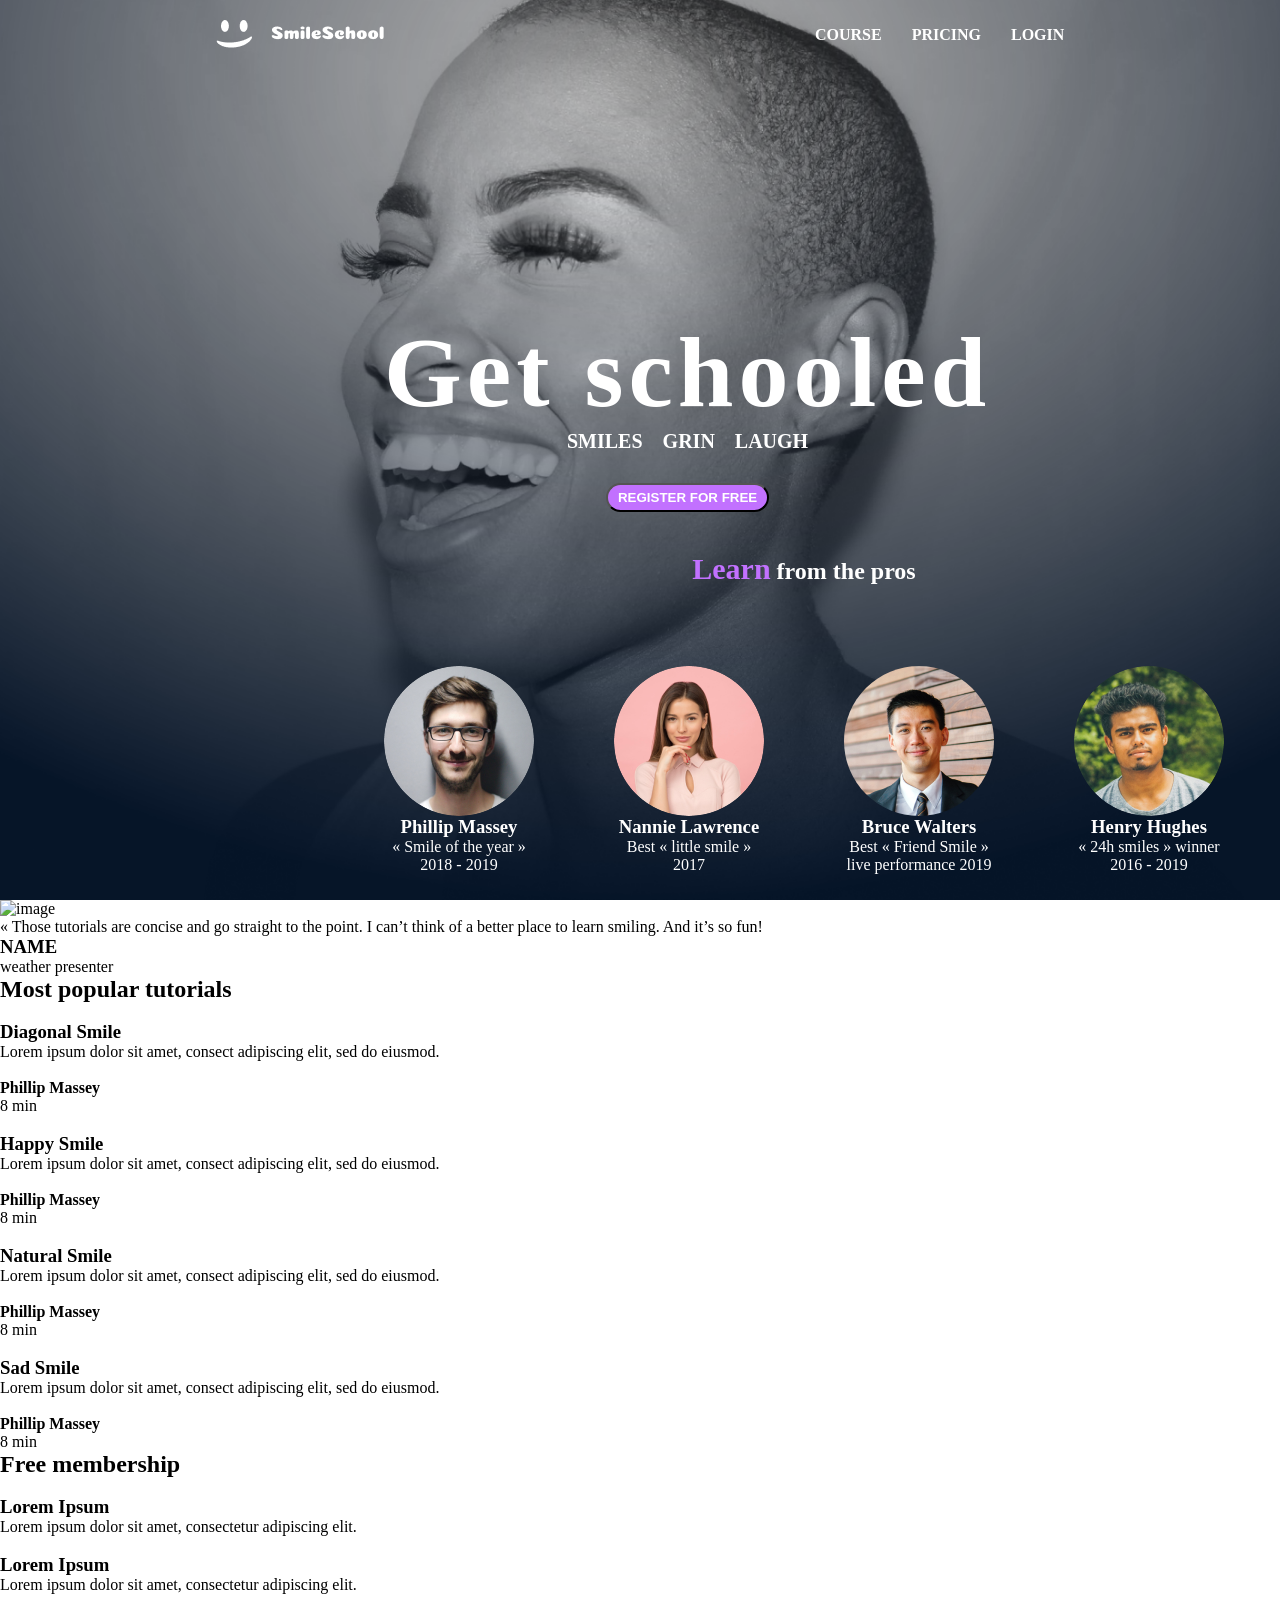
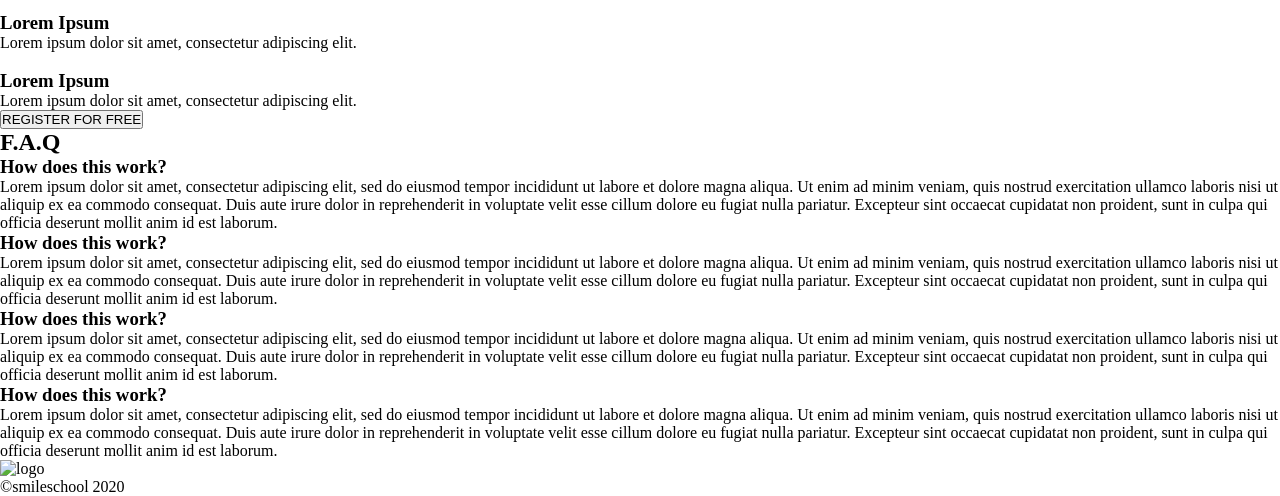
==== css_advanced/index.html @ 12107c78 "completed the header part" ====
<!DOCTYPE html>
<html lang="en">

<head>
    <meta charset="UTF-8">
    <meta name="viewport" content="width=device-width, initial-scale=1.0">
    <script src="https://kit.fontawesome.com/4a2b055604.js" crossorigin="anonymous"></script>
    <link rel="stylesheet" href="./styles/styles.css" />
    <title>Document</title>
</head>

<body>
    <header>
        <nav>
            <img src="./assets/logo.png" alt="logo">

            <ul>
                <li><a href="#">COURSE</a></li>
                <li><a href="#">PRICING</a></li>
                <li><a href="#">LOGIN</a></li>
            </ul>
        </nav>

    </header>
    <main>
        <section class="banner">
            <div class="cta">
                <h1>Get schooled</h1>
                <div class="spans">
                    <span>SMILES</span>
                    <span>GRIN</span>
                    <span>LAUGH</span>
                </div>
                <button class="cta_button">REGISTER FOR FREE</button>
            </div>
            <div class="explanation_div">
                <h2><span class="highlight">Learn</span> from the pros</h2>
                <div class="images">
                    <div class="mgt_part">
                        <img src="./assets/1.png" alt="">
                        <h3 class="text-white">Phillip Massey</h3>
                        <p class="text-white">« Smile of the year » 2018 - 2019</p>
                    </div>
                    <div class="mgt_part">
                        <img src="./assets/3.png" alt="">
                        <h3 class="text-white">Nannie Lawrence</h3>
                        <p class="text-white">Best « little smile » 2017</p>
                    </div>
                    <div class="mgt_part">
                        <img src="./assets/2.png" alt="">
                        <h3 class="text-white">Bruce Walters</h3>
                        <p class="text-white">Best « Friend Smile » live performance 2019</p>
                    </div>
                    <div class="mgt_part">
                        <img src="./assets/4.png" alt="">
                        <h3 class="text-white">Henry Hughes</h3>
                        <p class="text-white">« 24h smiles » winner 2016 - 2019</p>
                    </div>
                </div>
            </div>
        </section>
        <section>
            <div>
                <img src="./images/Bitmap.png" alt="image">
            </div>
            <div>
                <blockquote>« Those tutorials are concise and go straight to the point. I can’t think of a better place to learn smiling. And it’s so fun!</blockquote>
                <h3>NAME</h3>
                <P>weather presenter</P>
            </div>
        </section>
        <section>
            <h2>Most popular tutorials</h2>
            <div>
                <img src="./images/Bitmap (1).png" alt="">
                <h3>Diagonal Smile</h3>
                <p>Lorem ipsum dolor sit amet, consect adipiscing elit, sed do eiusmod.</p>
                <div>
                    <img src="./images/1 (3).png" alt="">
                    <h4>Phillip Massey</h4>
                </div>
                <div>
                    <div><i class="fa-solid fa-star"></i></div>
                    <div><i class="fa-solid fa-star"></i></div>
                    <div><i class="fa-solid fa-star"></i></div>
                    <div><i class="fa-solid fa-star"></i></div>
                    <div><i class="fa-solid fa-star"></i></div>
                </div>
                <p>8 min</p>
            </div>
            <div>
                <img src="./images/Bitmap (4).png" alt="">
                <h3>Happy Smile</h3>
                <p>Lorem ipsum dolor sit amet, consect adipiscing elit, sed do eiusmod.</p>
                <div>
                    <img src="./images/1 (3).png" alt="">
                    <h4>Phillip Massey</h4>
                </div>
                <div>
                    <div><i class="fa-solid fa-star"></i></div>
                    <div><i class="fa-solid fa-star"></i></div>
                    <div><i class="fa-solid fa-star"></i></div>
                    <div><i class="fa-solid fa-star"></i></div>
                    <div><i class="fa-solid fa-star"></i></div>
                </div>
                <p>8 min</p>
            </div>
            <div>
                <img src="./images/Bitmap (3).png" alt="">
                <h3>Natural Smile</h3>
                <p>Lorem ipsum dolor sit amet, consect adipiscing elit, sed do eiusmod.</p>
                <div>
                    <img src="./images/1 (3).png" alt="">
                    <h4>Phillip Massey</h4>
                </div>
                <div>
                    <div><i class="fa-solid fa-star"></i></div>
                    <div><i class="fa-solid fa-star"></i></div>
                    <div><i class="fa-solid fa-star"></i></div>
                    <div><i class="fa-solid fa-star"></i></div>
                    <div><i class="fa-solid fa-star"></i></div>
                </div>
                <p>8 min</p>
            </div>
            <div>
                <img src="./images/Bitmap (2).png" alt="">
                <h3>Sad Smile</h3>
                <p>Lorem ipsum dolor sit amet, consect adipiscing elit, sed do eiusmod.</p>
                <div>
                    <img src="./images/1 (3).png" alt="">
                    <h4>Phillip Massey</h4>
                </div>
                <div>
                    <div><i class="fa-solid fa-star"></i></div>
                    <div><i class="fa-solid fa-star"></i></div>
                    <div><i class="fa-solid fa-star"></i></div>
                    <div><i class="fa-solid fa-star"></i></div>
                    <div><i class="fa-solid fa-star"></i></div>
                </div>
                <p>8 min</p>
            </div>
        </section>
        <section>
            <h2>Free membership</h2>
            <div>
                <img src="./images/smile.svg" alt="">
                <h3>Lorem Ipsum</h3>
                <p>Lorem ipsum dolor sit amet, consectetur adipiscing elit.</p>
            </div>
            <div>
                <img src="./images/smile.svg" alt="">
                <h3>Lorem Ipsum</h3>
                <p>Lorem ipsum dolor sit amet, consectetur adipiscing elit.</p>
            </div>
            <div>
                <img src="./images/smile.svg" alt="">
                <h3>Lorem Ipsum</h3>
                <p>Lorem ipsum dolor sit amet, consectetur adipiscing elit.</p>
            </div>
            <div>
                <img src="./images/smile.svg" alt="">
                <h3>Lorem Ipsum</h3>
                <p>Lorem ipsum dolor sit amet, consectetur adipiscing elit.</p>
            </div>
            <button>REGISTER FOR FREE</button>
        </section>
        <section>
            <h2>F.A.Q</h2>
            <div>
                <div>
                    <div>
                        <h3>How does this work?</h3>
                    </div>
                    <div>
                        Lorem ipsum dolor sit amet, consectetur adipiscing elit, sed do eiusmod tempor incididunt ut labore et dolore magna aliqua. Ut enim ad minim veniam, quis nostrud exercitation ullamco laboris nisi ut aliquip ex ea commodo consequat. Duis aute irure dolor
                        in reprehenderit in voluptate velit esse cillum dolore eu fugiat nulla pariatur. Excepteur sint occaecat cupidatat non proident, sunt in culpa qui officia deserunt mollit anim id est laborum.
                    </div>

                    <div>
                        <h3>How does this work?</h3>
                    </div>
                    <div>
                        Lorem ipsum dolor sit amet, consectetur adipiscing elit, sed do eiusmod tempor incididunt ut labore et dolore magna aliqua. Ut enim ad minim veniam, quis nostrud exercitation ullamco laboris nisi ut aliquip ex ea commodo consequat. Duis aute irure dolor
                        in reprehenderit in voluptate velit esse cillum dolore eu fugiat nulla pariatur. Excepteur sint occaecat cupidatat non proident, sunt in culpa qui officia deserunt mollit anim id est laborum.
                    </div>
                </div>
                <div>
                    <div>
                        <h3>How does this work?</h3>
                    </div>
                    <div>
                        Lorem ipsum dolor sit amet, consectetur adipiscing elit, sed do eiusmod tempor incididunt ut labore et dolore magna aliqua. Ut enim ad minim veniam, quis nostrud exercitation ullamco laboris nisi ut aliquip ex ea commodo consequat. Duis aute irure dolor
                        in reprehenderit in voluptate velit esse cillum dolore eu fugiat nulla pariatur. Excepteur sint occaecat cupidatat non proident, sunt in culpa qui officia deserunt mollit anim id est laborum.
                    </div>
                    <div>
                        <h3>How does this work?</h3>
                    </div>
                    <div>
                        Lorem ipsum dolor sit amet, consectetur adipiscing elit, sed do eiusmod tempor incididunt ut labore et dolore magna aliqua. Ut enim ad minim veniam, quis nostrud exercitation ullamco laboris nisi ut aliquip ex ea commodo consequat. Duis aute irure dolor
                        in reprehenderit in voluptate velit esse cillum dolore eu fugiat nulla pariatur. Excepteur sint occaecat cupidatat non proident, sunt in culpa qui officia deserunt mollit anim id est laborum.
                    </div>
                </div>
            </div>
        </section>
    </main>
    <footer>
        <section>
            <div>
                <img src="https://fakeimg.pl/250x250?text=Sample+Logo" alt="logo">
                <div>
                    <i class="fa-brands fa-facebook"></i>
                    <i class="fa-brands fa-twitter"></i>
                    <i class="fa-brands fa-instagram"></i>
                </div>
            </div>
            <p>©smileschool 2020</p>
        </section>
    </footer>
</body>

</html>
---- css_advanced/styles/styles.css ----
:root {
    --primary-color: #C271FF
}

@import url('https://fonts.googleapis.com/css2?family=Source+Sans+3:ital,wght@0,200..900;1,200..900&display=swap');
* {
    padding: 0;
    margin: 0;
    box-sizing: border-box;
}

header {
    background-image: url(../assets/Object.png);
    background-position: top;
    background-attachment: scroll;
    background-size: cover;
    height: 100vh;
    width: 100%;
    position: relative;
}

nav {
    display: flex;
    justify-content: space-around;
    align-items: center;
    padding-top: 20px
}

nav ul {
    list-style: none;
    display: flex;
    justify-content: space-around;
    align-items: center;
    gap: 30px;
}

nav ul li a {
    color: white;
    font-size: 16px;
    font-weight: bold;
    text-decoration: none;
}

.banner {
    position: absolute;
    top: 35%;
    left: 30%;
}

.cta {
    display: flex;
    flex-direction: column;
    justify-content: space-between;
    align-items: center;
}

.cta h1 {
    color: white;
    font-size: 100px;
    letter-spacing: 5px;
    font-family: 'Source Sans Pro';
}

div.spans {
    display: flex;
    justify-content: space-around;
    gap: 20px;
    color: white;
    font-weight: bold;
    font-size: 20px
}

button.cta_button {
    margin-top: 30px;
    background-color: var(--primary-color);
    padding: 5px 10px;
    border-radius: 20px;
    color: white;
    font-weight: bold;
    box-shadow: 2px 2px solid black;
}

div.explanation_div {
    position: absolute;
    top: 100%;
    left: 0
}

div.explanation_div h2 {
    margin-top: 40px;
    text-align: center;
    color: white;
}

div.explanation_div h2 span.highlight {
    color: var(--primary-color);
    font-size: 30px;
    align-self: center;
}

div.images {
    display: flex;
    flex-direction: row;
    justify-content: space-between;
    gap: 5rem;
    margin-top: 5rem
}

div.images img {
    width: 150px;
    height: 150px;
    border-radius: 100px;
}

.text-white {
    color: white;
}

div.mgt_part {
    display: flex;
    flex-direction: column;
    justify-content: center;
    align-items: center;
    text-align: center;
}
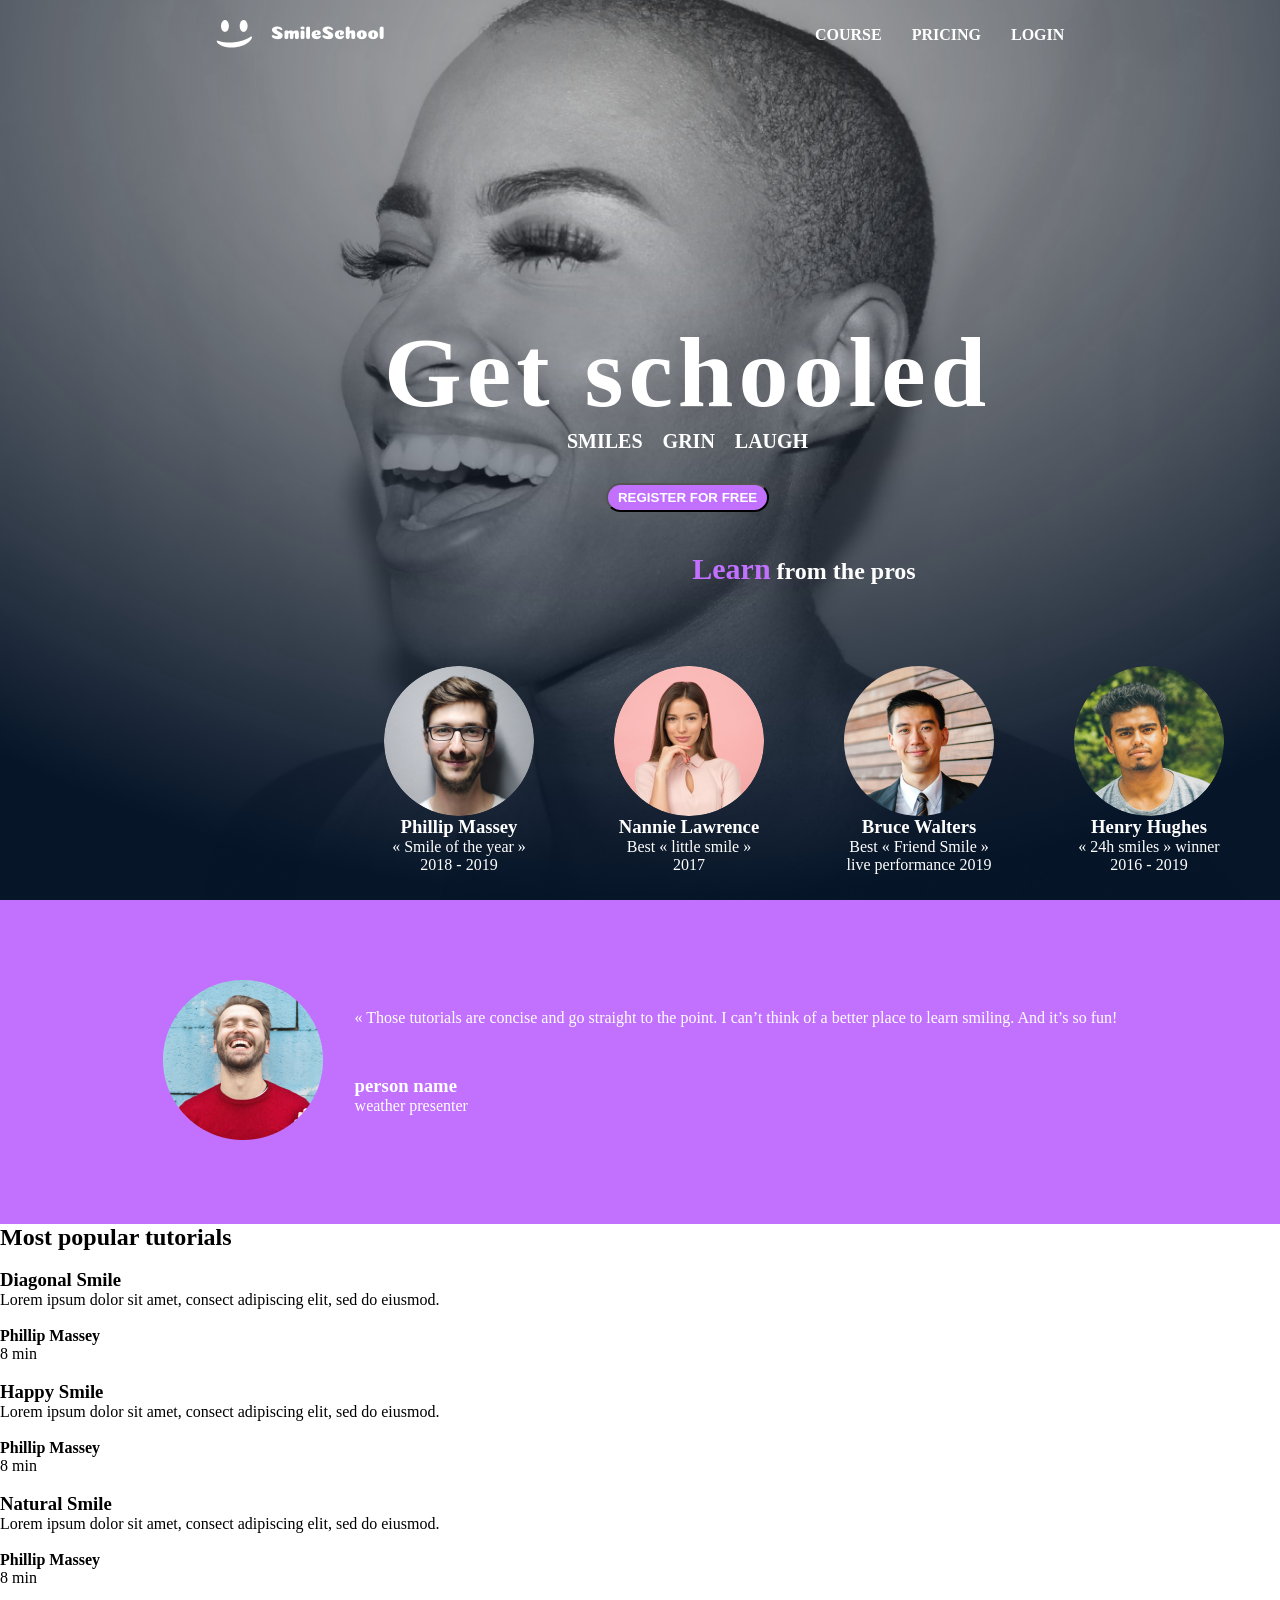
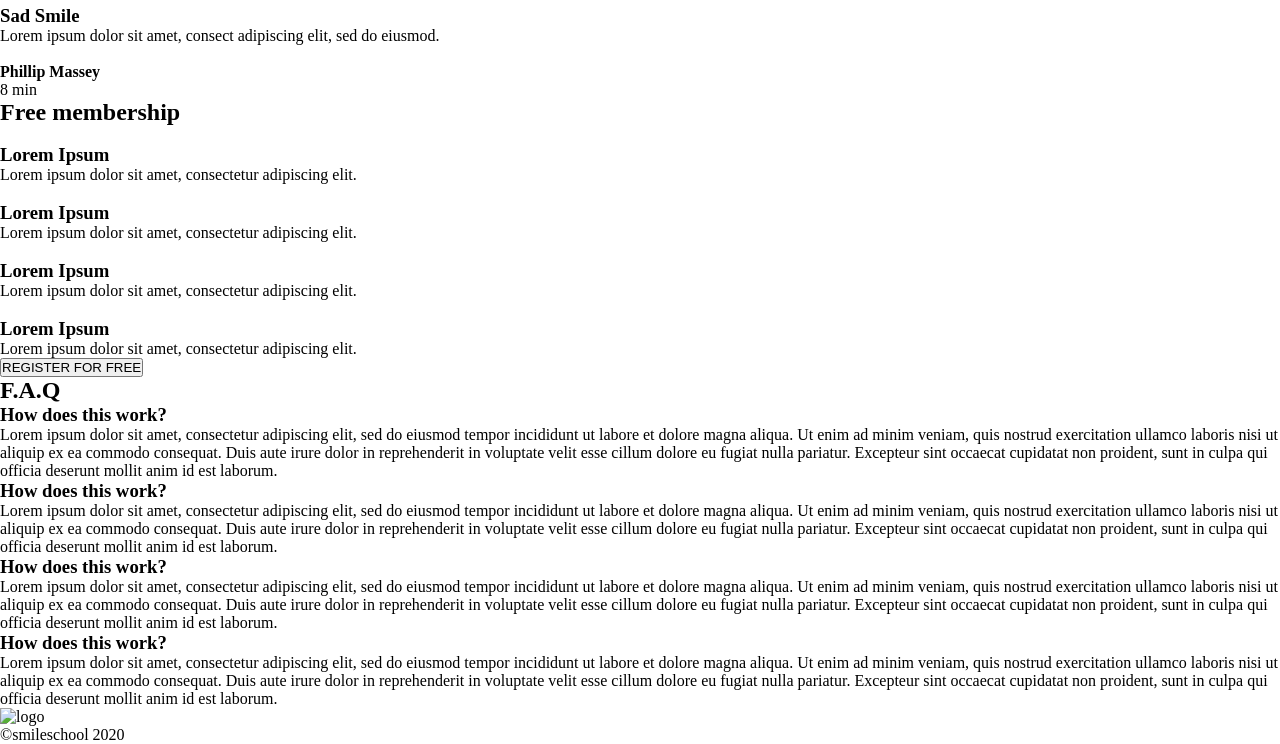
==== commit 6eb83a2d: "completed the quote section" ====
--- a/css_advanced/index.html
+++ b/css_advanced/index.html
@@ -59,14 +59,14 @@
                 </div>
             </div>
         </section>
-        <section>
-            <div>
-                <img src="./images/Bitmap.png" alt="image">
-            </div>
-            <div>
-                <blockquote>« Those tutorials are concise and go straight to the point. I can’t think of a better place to learn smiling. And it’s so fun!</blockquote>
-                <h3>NAME</h3>
-                <P>weather presenter</P>
+        <section class="quotes">
+            <div>
+                <img src="./assets/5.png" alt="image">
+            </div>
+            <div class="quote">
+                <blockquote class="text-white">« Those tutorials are concise and go straight to the point. I can’t think of a better place to learn smiling. And it’s so fun!</blockquote>
+                <h3 class="text-white">person name</h3>
+                <P class="text-white">weather presenter</P>
             </div>
         </section>
         <section>
--- a/css_advanced/styles/styles.css
+++ b/css_advanced/styles/styles.css
@@ -122,4 +122,27 @@
     justify-content: center;
     align-items: center;
     text-align: center;
+}
+
+
+/**
+=====================================
+THIS IS THE QUOTES PART
+1. I set the background color to what
+was required
+2. spaced out the blockquote element
+=====================================
+**/
+
+section.quotes {
+    background-color: var(--primary-color);
+    display: flex;
+    justify-content: center;
+    align-items: center;
+    padding: 5rem;
+    gap: 2rem;
+}
+
+div.quote blockquote {
+    margin-bottom: 3rem;
 }
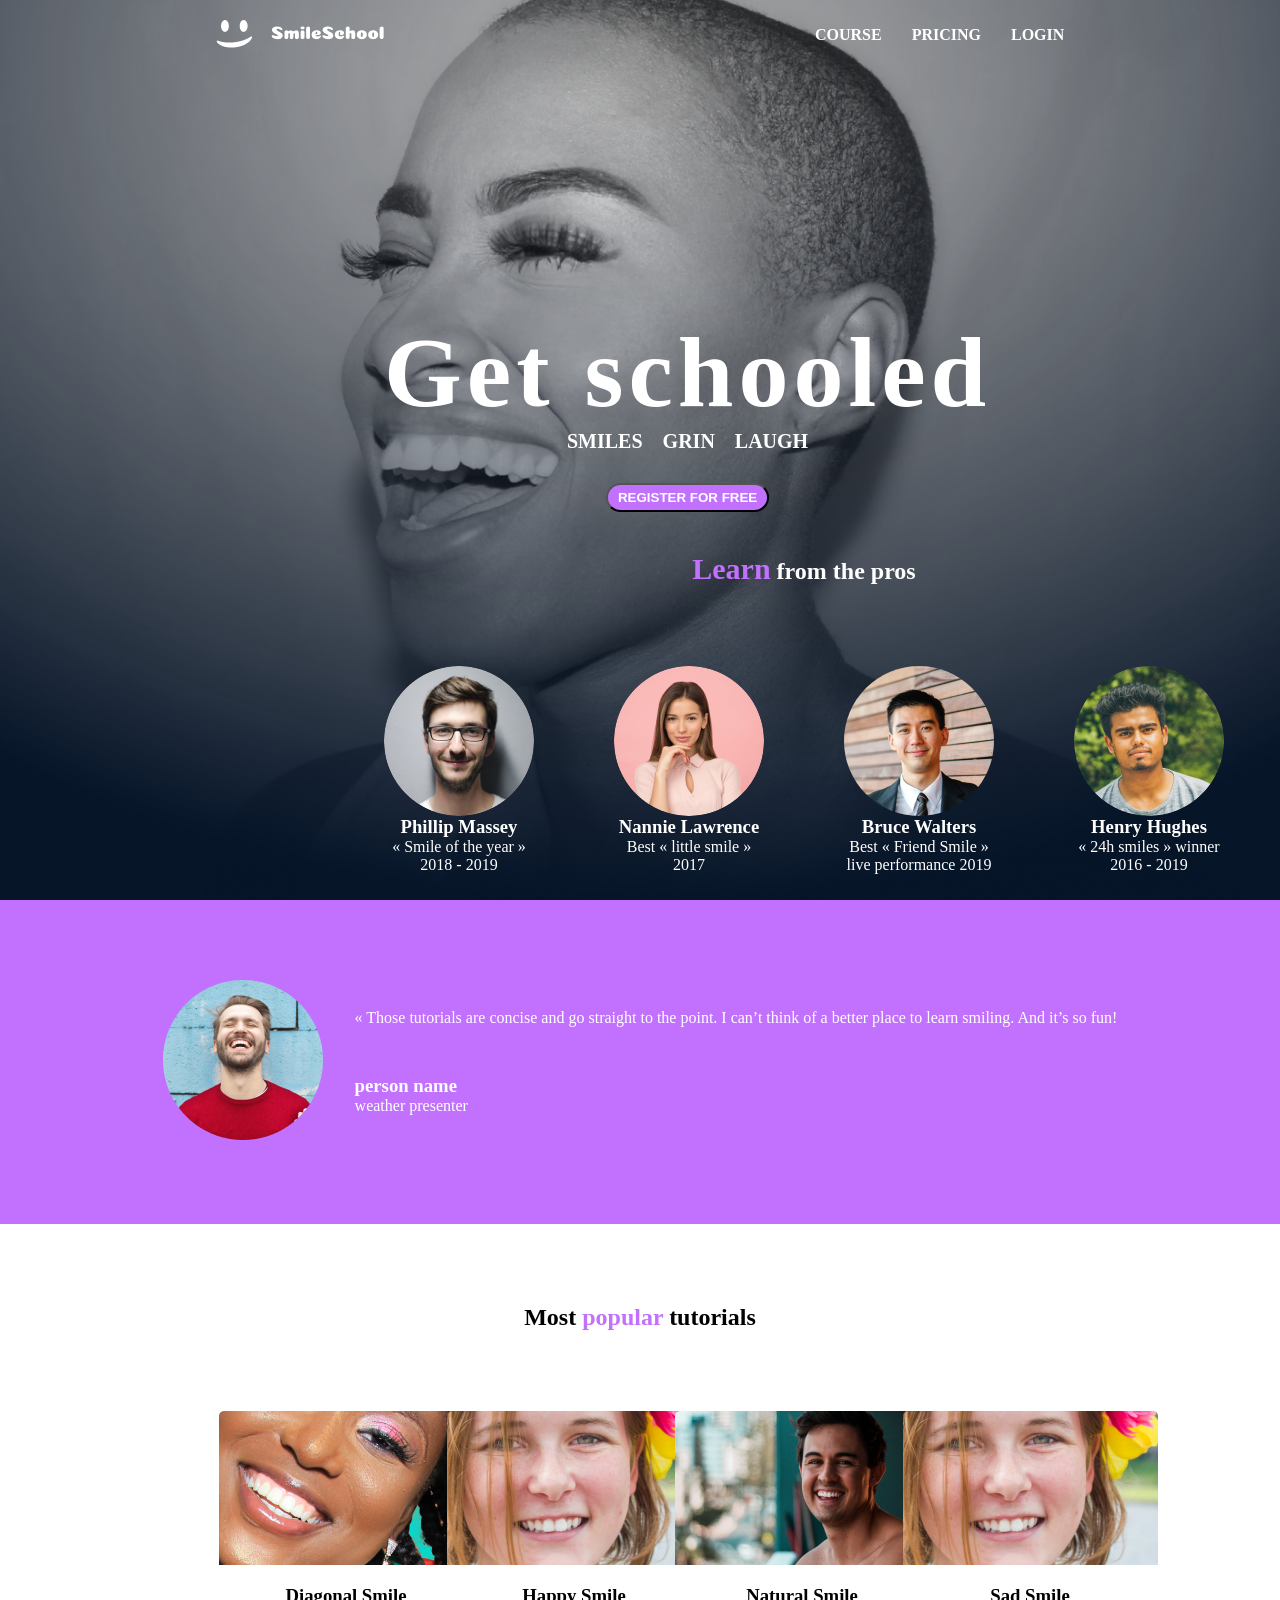
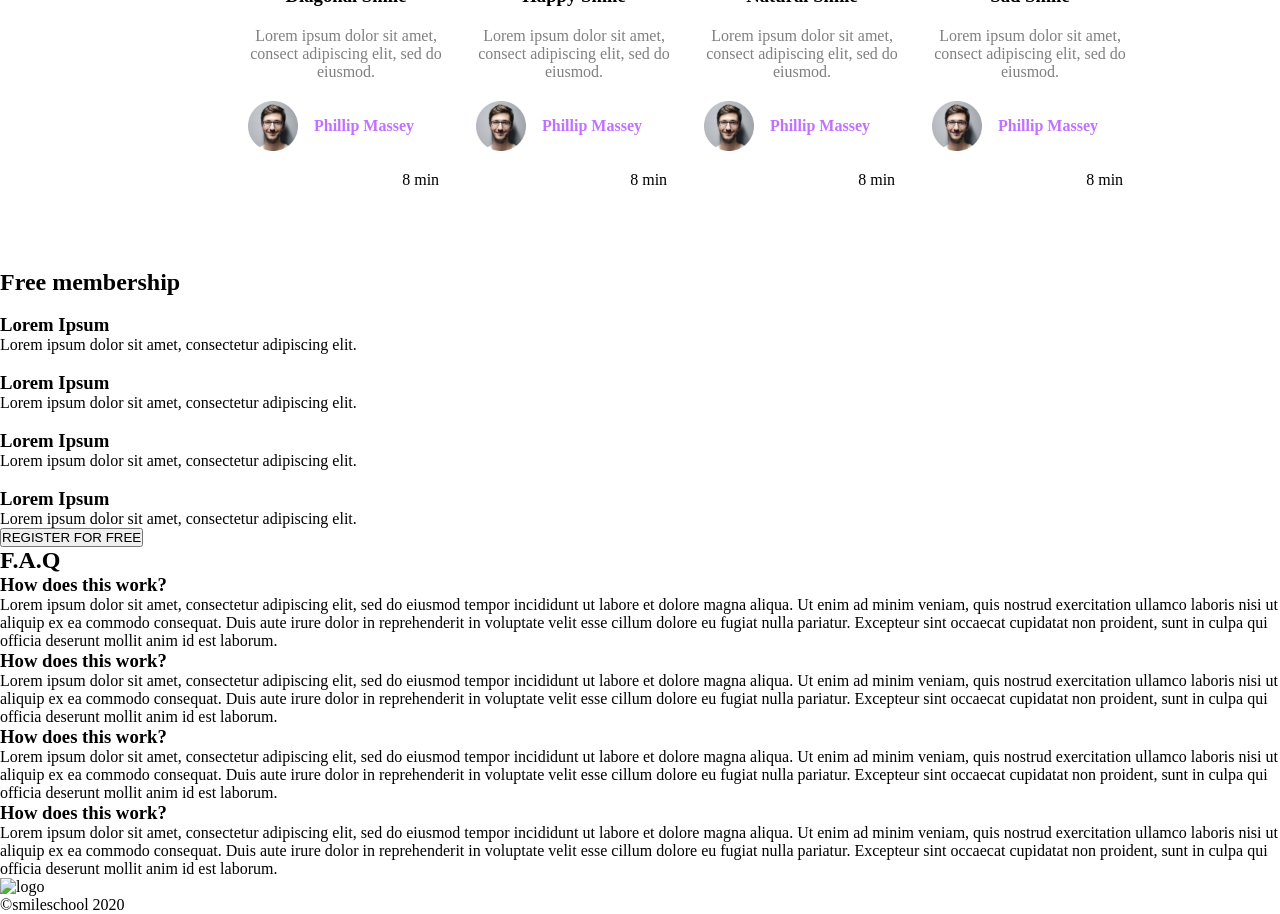
==== commit 91aa87e6: "complete the populars section" ====
--- a/css_advanced/index.html
+++ b/css_advanced/index.html
@@ -69,75 +69,87 @@
                 <P class="text-white">weather presenter</P>
             </div>
         </section>
-        <section>
-            <h2>Most popular tutorials</h2>
-            <div>
-                <img src="./images/Bitmap (1).png" alt="">
-                <h3>Diagonal Smile</h3>
-                <p>Lorem ipsum dolor sit amet, consect adipiscing elit, sed do eiusmod.</p>
-                <div>
-                    <img src="./images/1 (3).png" alt="">
-                    <h4>Phillip Massey</h4>
-                </div>
-                <div>
-                    <div><i class="fa-solid fa-star"></i></div>
-                    <div><i class="fa-solid fa-star"></i></div>
-                    <div><i class="fa-solid fa-star"></i></div>
-                    <div><i class="fa-solid fa-star"></i></div>
-                    <div><i class="fa-solid fa-star"></i></div>
-                </div>
-                <p>8 min</p>
-            </div>
-            <div>
-                <img src="./images/Bitmap (4).png" alt="">
-                <h3>Happy Smile</h3>
-                <p>Lorem ipsum dolor sit amet, consect adipiscing elit, sed do eiusmod.</p>
-                <div>
-                    <img src="./images/1 (3).png" alt="">
-                    <h4>Phillip Massey</h4>
-                </div>
-                <div>
-                    <div><i class="fa-solid fa-star"></i></div>
-                    <div><i class="fa-solid fa-star"></i></div>
-                    <div><i class="fa-solid fa-star"></i></div>
-                    <div><i class="fa-solid fa-star"></i></div>
-                    <div><i class="fa-solid fa-star"></i></div>
-                </div>
-                <p>8 min</p>
-            </div>
-            <div>
-                <img src="./images/Bitmap (3).png" alt="">
-                <h3>Natural Smile</h3>
-                <p>Lorem ipsum dolor sit amet, consect adipiscing elit, sed do eiusmod.</p>
-                <div>
-                    <img src="./images/1 (3).png" alt="">
-                    <h4>Phillip Massey</h4>
-                </div>
-                <div>
-                    <div><i class="fa-solid fa-star"></i></div>
-                    <div><i class="fa-solid fa-star"></i></div>
-                    <div><i class="fa-solid fa-star"></i></div>
-                    <div><i class="fa-solid fa-star"></i></div>
-                    <div><i class="fa-solid fa-star"></i></div>
-                </div>
-                <p>8 min</p>
-            </div>
-            <div>
-                <img src="./images/Bitmap (2).png" alt="">
-                <h3>Sad Smile</h3>
-                <p>Lorem ipsum dolor sit amet, consect adipiscing elit, sed do eiusmod.</p>
-                <div>
-                    <img src="./images/1 (3).png" alt="">
-                    <h4>Phillip Massey</h4>
-                </div>
-                <div>
-                    <div><i class="fa-solid fa-star"></i></div>
-                    <div><i class="fa-solid fa-star"></i></div>
-                    <div><i class="fa-solid fa-star"></i></div>
-                    <div><i class="fa-solid fa-star"></i></div>
-                    <div><i class="fa-solid fa-star"></i></div>
-                </div>
-                <p>8 min</p>
+        <section class="popular_tutorials">
+            <h2>Most
+                <span class="text-primary">popular</span> tutorials
+            </h2>
+            <div class="tutorials">
+                <div class="tutorial">
+                    <img src="./assets/9.png" alt="">
+                    <h3 class="tutorial_title">Diagonal Smile</h3>
+                    <p class="description_text">Lorem ipsum dolor sit amet, consect adipiscing elit, sed do eiusmod.</p>
+                    <div class="author">
+                        <img src="./assets/1.png" alt="">
+                        <h4 class="text-primary">Phillip Massey</h4>
+                    </div>
+                    <div class="rating_section">
+                        <div class="ratings">
+                            <div><i class="fa-solid fa-star text-primary"></i></div>
+                            <div><i class="fa-solid fa-star text-primary"></i></div>
+                            <div><i class="fa-solid fa-star text-primary"></i></div>
+                            <div><i class="fa-solid fa-star text-primary"></i></div>
+                            <div><i class="fa-solid fa-star"></i></div>
+                        </div>
+                        <p>8 min</p>
+                    </div>
+                </div>
+                <div class="tutorial">
+                    <img src="./assets/7.png" alt="">
+                    <h3 class="tutorial_title">Happy Smile</h3>
+                    <p class="description_text">Lorem ipsum dolor sit amet, consect adipiscing elit, sed do eiusmod.</p>
+                    <div class="author">
+                        <img src="./assets/1.png" alt="">
+                        <h4 class="text-primary">Phillip Massey</h4>
+                    </div>
+                    <div class="rating_section">
+                        <div class="ratings">
+                            <div><i class="fa-solid fa-star text-primary"></i></div>
+                            <div><i class="fa-solid fa-star text-primary"></i></div>
+                            <div><i class="fa-solid fa-star text-primary"></i></div>
+                            <div><i class="fa-solid fa-star text-primary"></i></div>
+                            <div><i class="fa-solid fa-star"></i></div>
+                        </div>
+                        <p>8 min</p>
+                    </div>
+                </div>
+                <div class="tutorial">
+                    <img src="./assets/8.png" alt="">
+                    <h3 class="tutorial_title">Natural Smile</h3>
+                    <p class="description_text">Lorem ipsum dolor sit amet, consect adipiscing elit, sed do eiusmod.</p>
+                    <div class="author">
+                        <img src="./assets/1.png" alt="">
+                        <h4 class="text-primary">Phillip Massey</h4>
+                    </div>
+                    <div class="rating_section">
+                        <div class="ratings">
+                            <div><i class="fa-solid fa-star text-primary"></i></div>
+                            <div><i class="fa-solid fa-star text-primary"></i></div>
+                            <div><i class="fa-solid fa-star text-primary"></i></div>
+                            <div><i class="fa-solid fa-star text-primary"></i></div>
+                            <div><i class="fa-solid fa-star"></i></div>
+                        </div>
+                        <p>8 min</p>
+                    </div>
+                </div>
+                <div class="tutorial">
+                    <img src="./assets/7.png" alt="">
+                    <h3 class="tutorial_title">Sad Smile</h3>
+                    <p class="description_text">Lorem ipsum dolor sit amet, consect adipiscing elit, sed do eiusmod.</p>
+                    <div class="author">
+                        <img src="./assets/1.png" alt="">
+                        <h4 class="text-primary">Phillip Massey</h4>
+                    </div>
+                    <div class="rating_section">
+                        <div class="ratings">
+                            <div><i class="fa-solid fa-star text-primary"></i></div>
+                            <div><i class="fa-solid fa-star text-primary"></i></div>
+                            <div><i class="fa-solid fa-star text-primary"></i></div>
+                            <div><i class="fa-solid fa-star text-primary"></i></div>
+                            <div><i class="fa-solid fa-star"></i></div>
+                        </div>
+                        <p>8 min</p>
+                    </div>
+                </div>
             </div>
         </section>
         <section>
--- a/css_advanced/styles/styles.css
+++ b/css_advanced/styles/styles.css
@@ -145,4 +145,84 @@
 
 div.quote blockquote {
     margin-bottom: 3rem;
+}
+
+
+/**
+===========================================
+THE STYLES FOR THE POPULAR COURSES SECTION
+==========================================
+1. Set the display to flex
+2. set the width of the tutorials to 80% and align center
+3. code becoming longer to comment 😁😁
+**/
+
+.popular_tutorials h2 {
+    text-align: center;
+}
+
+.text-primary {
+    color: var(--primary-color)
+}
+
+.popular_tutorials {
+    margin: 5rem;
+}
+
+div.tutorials {
+    width: 70%;
+    margin: auto;
+    align-self: center;
+    display: flex;
+    margin-top: 5rem;
+    justify-content: start;
+    gap: 2rem;
+}
+
+div.tutorial {
+    display: flex;
+    flex-direction: column;
+    align-items: center;
+    gap: 20px;
+    position: relative;
+    width: 25%;
+}
+
+.description_text {
+    color: gray;
+    text-wrap: wrap;
+    text-align: center;
+}
+
+div.author {
+    display: flex;
+    flex-direction: row;
+    justify-content: start;
+    align-items: center;
+    gap: 1em;
+    left: 5%;
+    top: 48%;
+}
+
+div.author {
+    width: 100%;
+}
+
+div.author img {
+    width: 50px;
+    height: 50px;
+    text-align: start;
+}
+
+div.rating_section {
+    display: flex;
+    flex-direction: row;
+    justify-content: space-between;
+    gap: 1rem;
+    width: 95%;
+}
+
+div.ratings {
+    display: flex;
+    justify-content: space-between;
 }
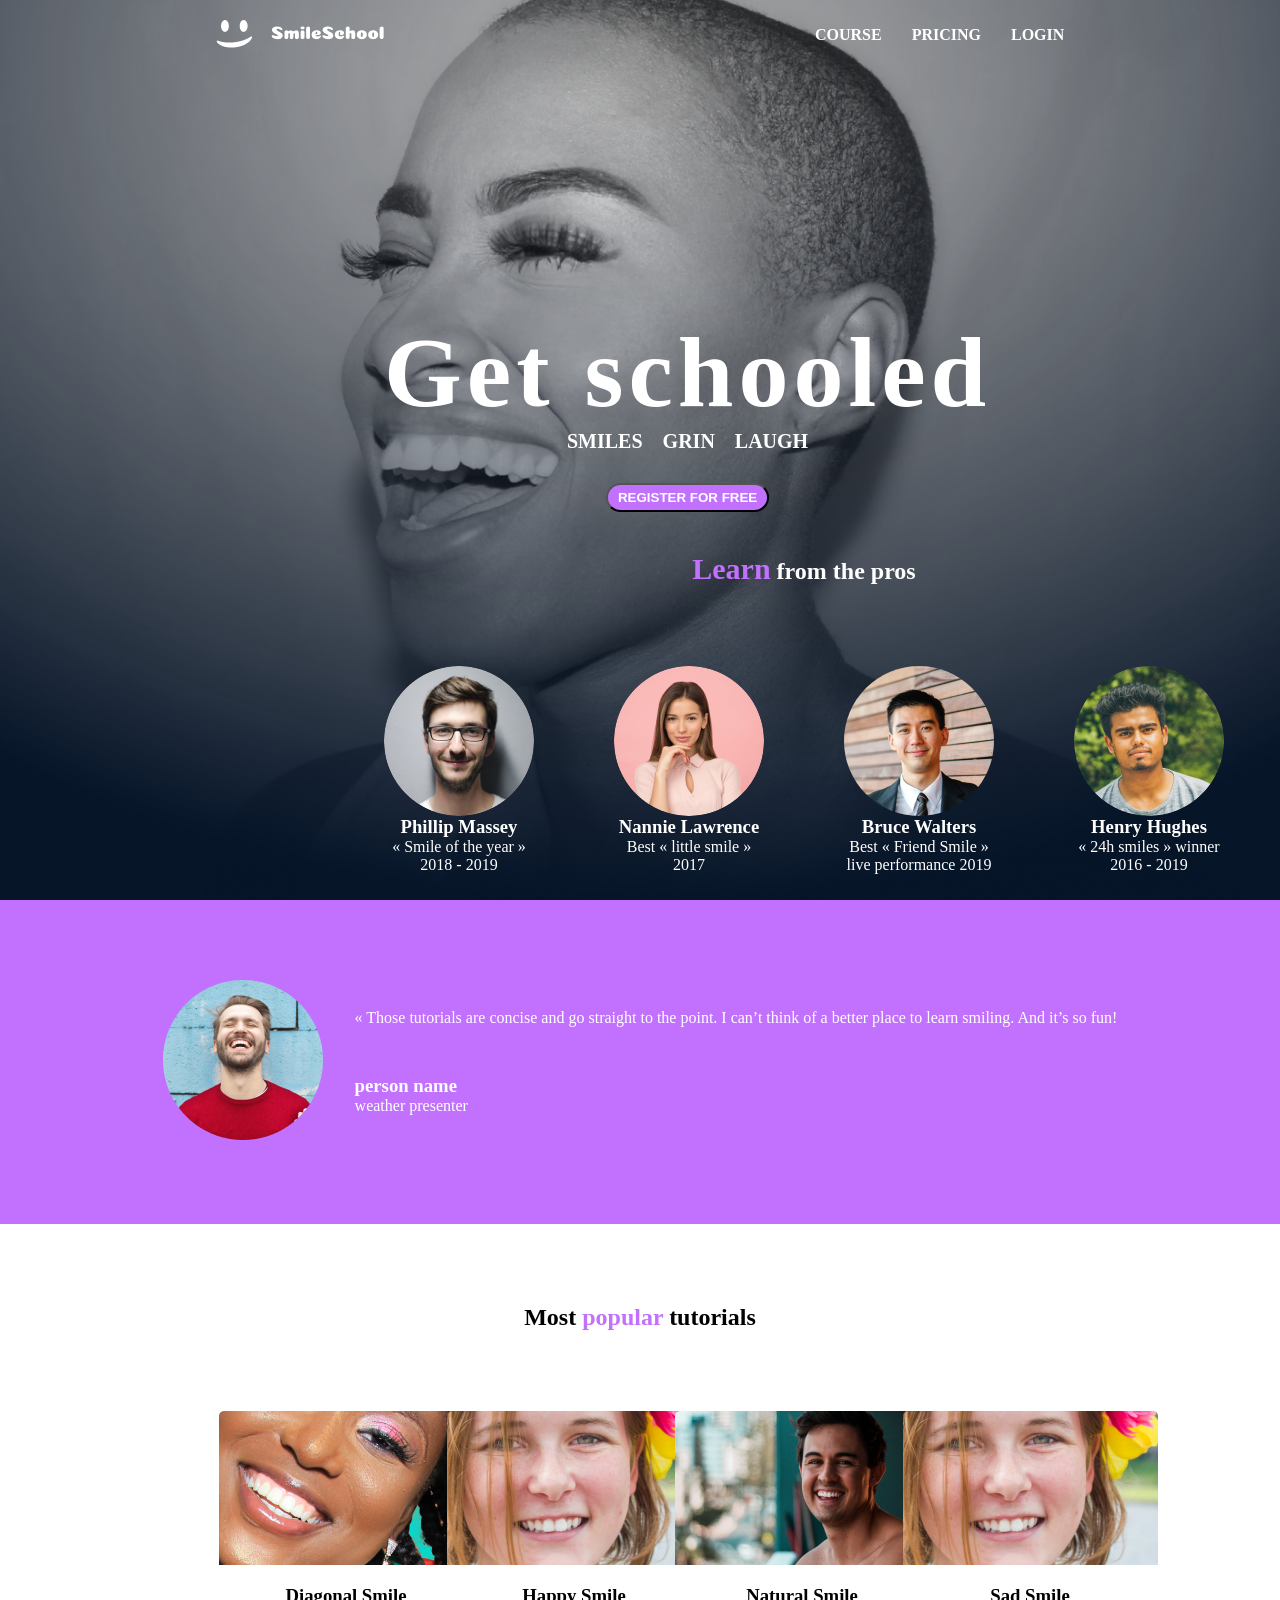
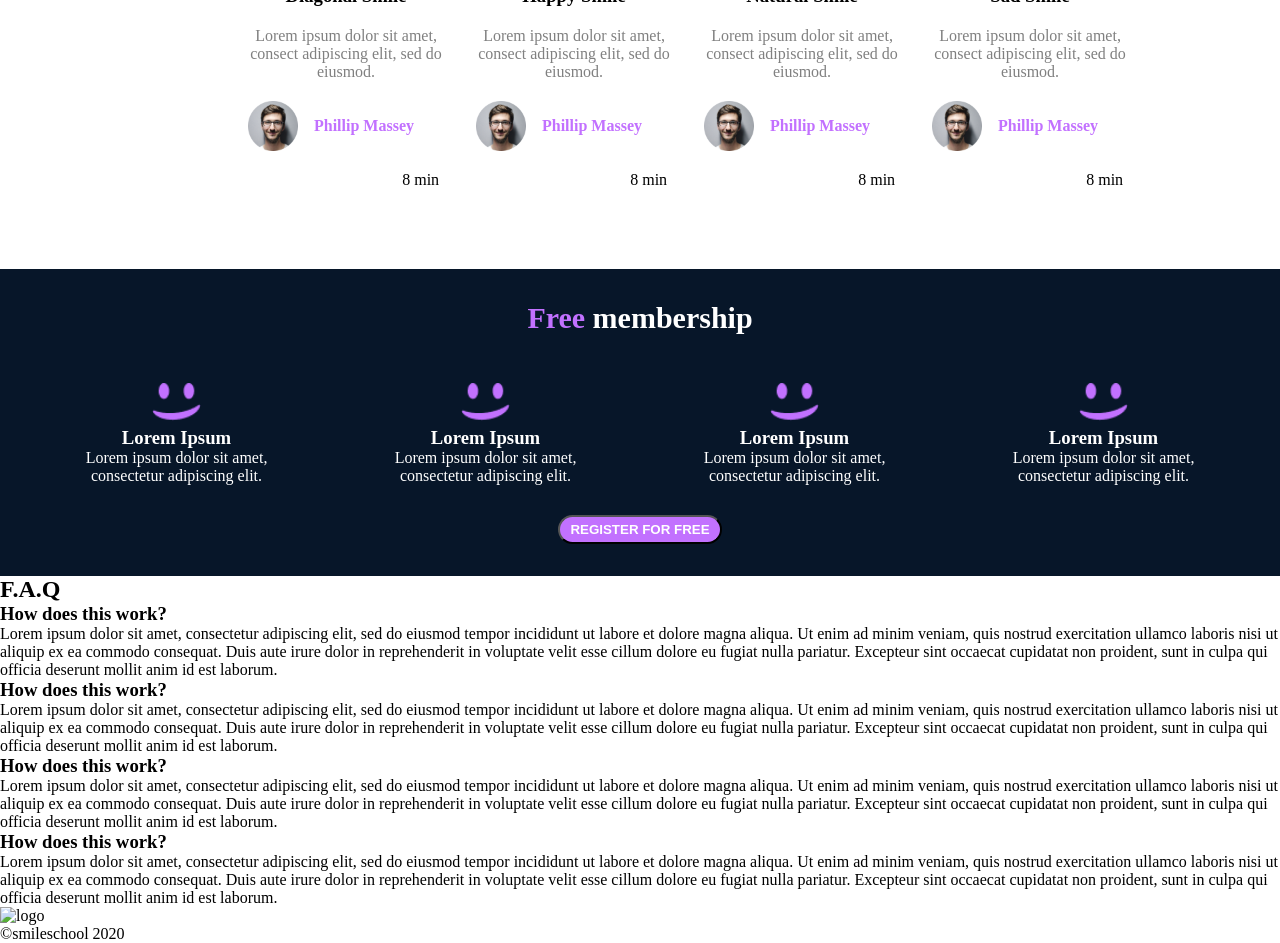
==== commit 79877c45: "completed the membership section" ====
--- a/css_advanced/index.html
+++ b/css_advanced/index.html
@@ -152,29 +152,31 @@
                 </div>
             </div>
         </section>
-        <section>
-            <h2>Free membership</h2>
-            <div>
-                <img src="./images/smile.svg" alt="">
-                <h3>Lorem Ipsum</h3>
-                <p>Lorem ipsum dolor sit amet, consectetur adipiscing elit.</p>
-            </div>
-            <div>
-                <img src="./images/smile.svg" alt="">
-                <h3>Lorem Ipsum</h3>
-                <p>Lorem ipsum dolor sit amet, consectetur adipiscing elit.</p>
-            </div>
-            <div>
-                <img src="./images/smile.svg" alt="">
-                <h3>Lorem Ipsum</h3>
-                <p>Lorem ipsum dolor sit amet, consectetur adipiscing elit.</p>
-            </div>
-            <div>
-                <img src="./images/smile.svg" alt="">
-                <h3>Lorem Ipsum</h3>
-                <p>Lorem ipsum dolor sit amet, consectetur adipiscing elit.</p>
-            </div>
-            <button>REGISTER FOR FREE</button>
+        <section class="membership">
+            <h2><span class="text-primary">Free</span> membership</h2>
+            <div class="membership_plans">
+                <div class="single_plan">
+                    <img src="./assets/smile.png" alt="">
+                    <h3>Lorem Ipsum</h3>
+                    <p>Lorem ipsum dolor sit amet, consectetur adipiscing elit.</p>
+                </div>
+                <div class="single_plan">
+                    <img src="./assets/smile.png" alt="">
+                    <h3>Lorem Ipsum</h3>
+                    <p>Lorem ipsum dolor sit amet, consectetur adipiscing elit.</p>
+                </div>
+                <div class="single_plan">
+                    <img src="./assets/smile.png" alt="">
+                    <h3>Lorem Ipsum</h3>
+                    <p>Lorem ipsum dolor sit amet, consectetur adipiscing elit.</p>
+                </div>
+                <div class="single_plan">
+                    <img src="./assets/smile.png" alt="">
+                    <h3>Lorem Ipsum</h3>
+                    <p>Lorem ipsum dolor sit amet, consectetur adipiscing elit.</p>
+                </div>
+            </div>
+            <button class="cta_button">REGISTER FOR FREE</button>
         </section>
         <section>
             <h2>F.A.Q</h2>
--- a/css_advanced/styles/styles.css
+++ b/css_advanced/styles/styles.css
@@ -1,5 +1,8 @@
 :root {
-    --primary-color: #C271FF
+    --primary-color: #C271FF;
+    --primary-text: #C271FF;
+    --secondary-text: #ffff;
+    --secondary-color: #071629
 }
 
 @import url('https://fonts.googleapis.com/css2?family=Source+Sans+3:ital,wght@0,200..900;1,200..900&display=swap');
@@ -225,4 +228,50 @@
 div.ratings {
     display: flex;
     justify-content: space-between;
+}
+
+
+/**
+===============================
+membership section styles here
+==============================
+**/
+
+.membership {
+    width: 100%;
+    background-color: var(--secondary-color);
+    color: var(--secondary-text);
+    display: flex;
+    flex-direction: column;
+    justify-content: space-around;
+    align-items: center;
+    padding: 2rem;
+}
+
+.membership h2 {
+    text-align: center;
+    font-size: 30px;
+}
+
+div.membership_plans {
+    display: flex;
+    flex-direction: row;
+    justify-content: space-around;
+    gap: 20px;
+    margin-top: 3rem;
+}
+
+.single_plan {
+    margin: 0 auto;
+    text-align: center;
+    width: 20%;
+}
+
+.single_plan img {
+    width: 50px;
+}
+
+.single_plan p {
+    text-align: center;
+    text-wrap: wrap;
 }
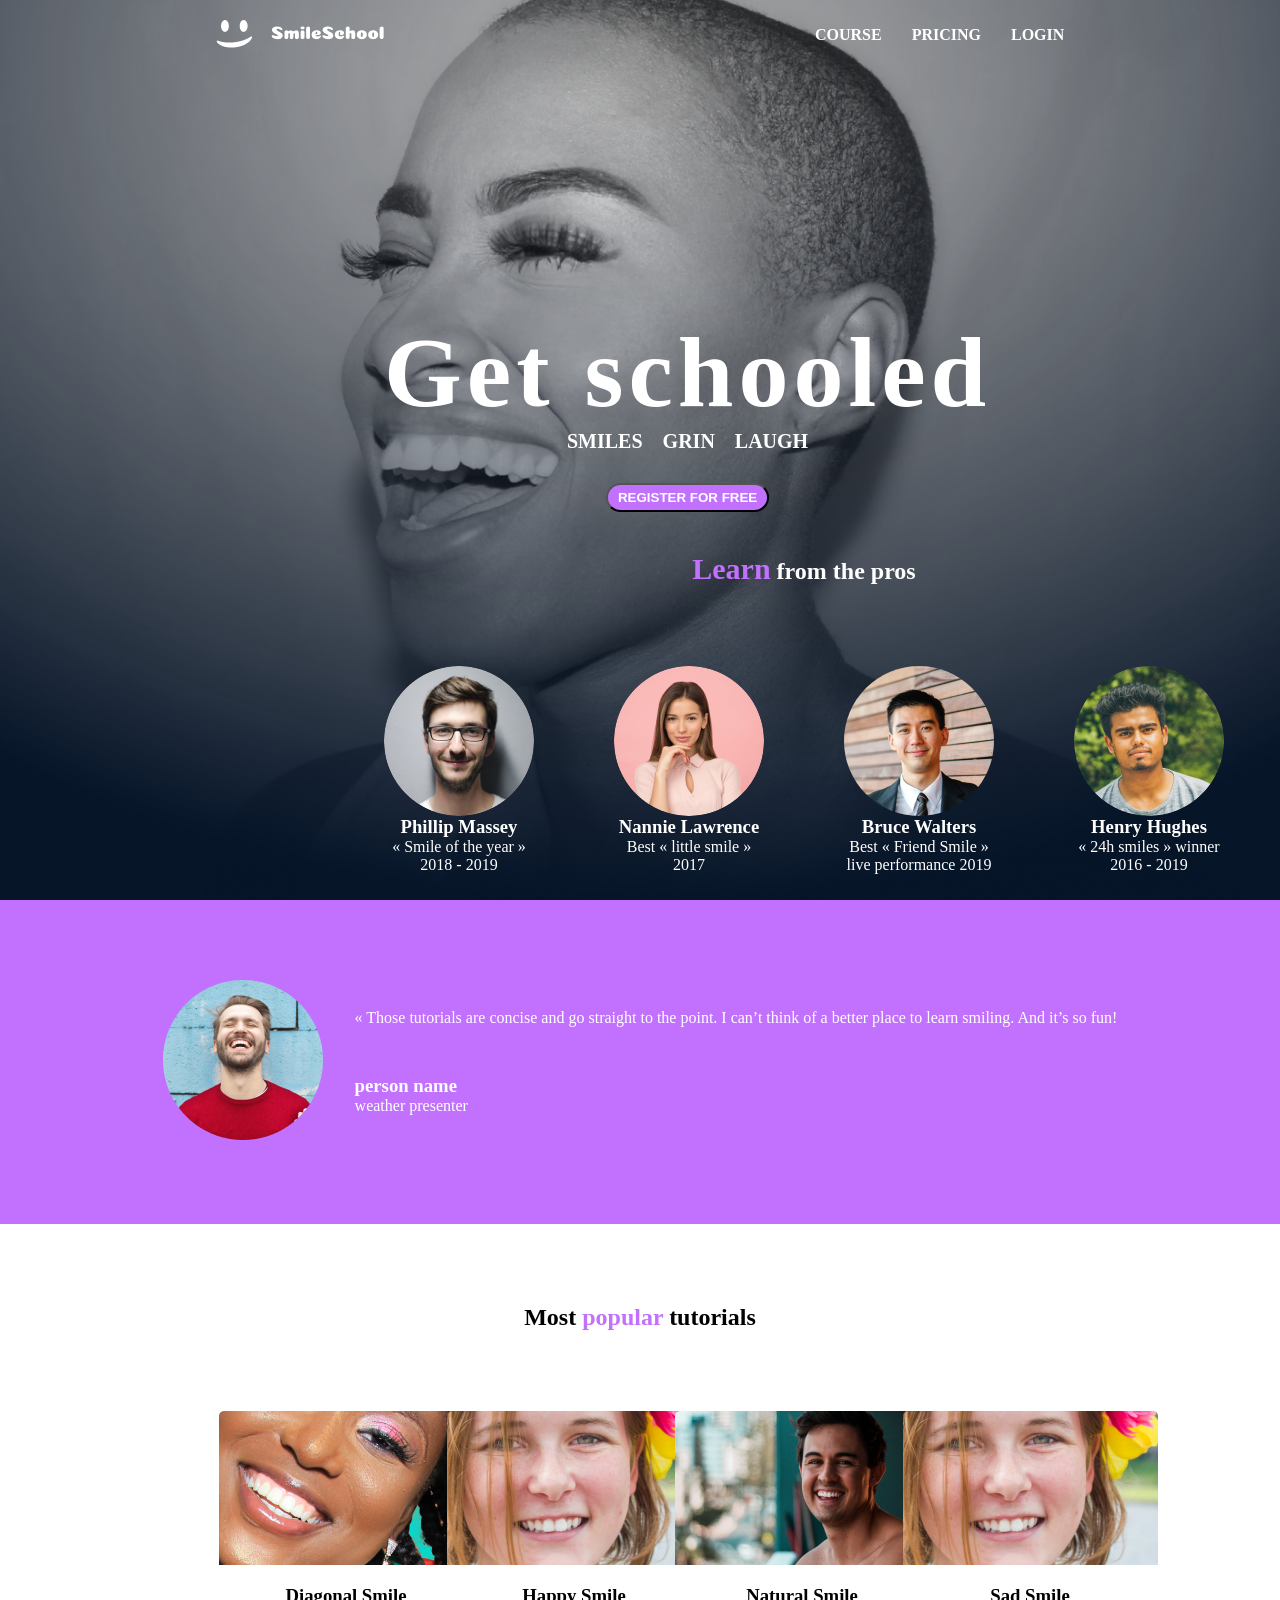
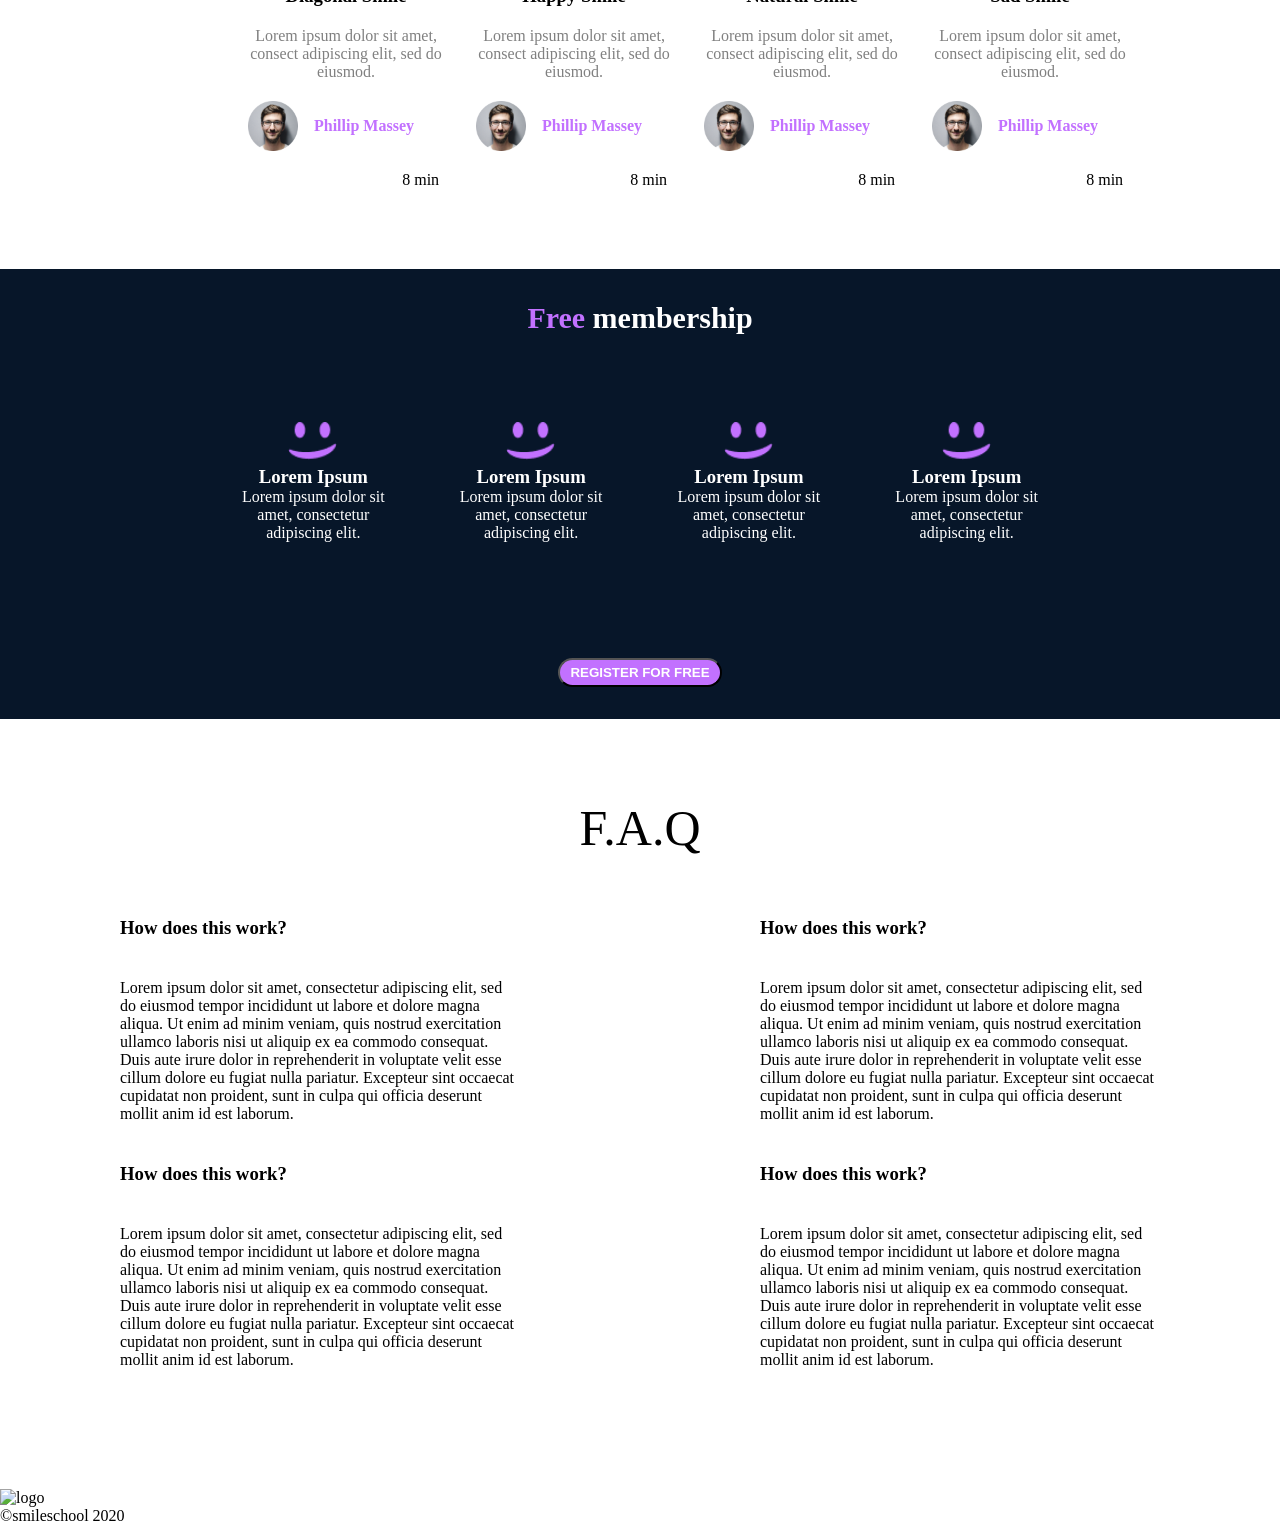
==== commit 5780b325: "completed the FAQs" ====
--- a/css_advanced/index.html
+++ b/css_advanced/index.html
@@ -178,9 +178,9 @@
             </div>
             <button class="cta_button">REGISTER FOR FREE</button>
         </section>
-        <section>
+        <section class="faq">
             <h2>F.A.Q</h2>
-            <div>
+            <div class="faq_div">
                 <div>
                     <div>
                         <h3>How does this work?</h3>
--- a/css_advanced/styles/styles.css
+++ b/css_advanced/styles/styles.css
@@ -246,6 +246,7 @@
     justify-content: space-around;
     align-items: center;
     padding: 2rem;
+    height: 50vh;
 }
 
 .membership h2 {
@@ -259,6 +260,8 @@
     justify-content: space-around;
     gap: 20px;
     margin-top: 3rem;
+    width: 70%;
+    margin: auto;
 }
 
 .single_plan {
@@ -274,4 +277,34 @@
 .single_plan p {
     text-align: center;
     text-wrap: wrap;
+}
+
+
+/**
+=================
+FOR THE FAQs
+=================
+**/
+
+.faq {
+    width: 100%;
+    padding: 5rem;
+}
+
+.faq h2 {
+    text-align: center;
+    font-weight: lighter;
+    font-size: 50px;
+    margin-bottom: 20px;
+}
+
+.faq_div {
+    display: flex;
+    flex-direction: row;
+    justify-content: space-around;
+    gap: 10rem;
+}
+
+.faq_div div {
+    padding: 20px;
 }
